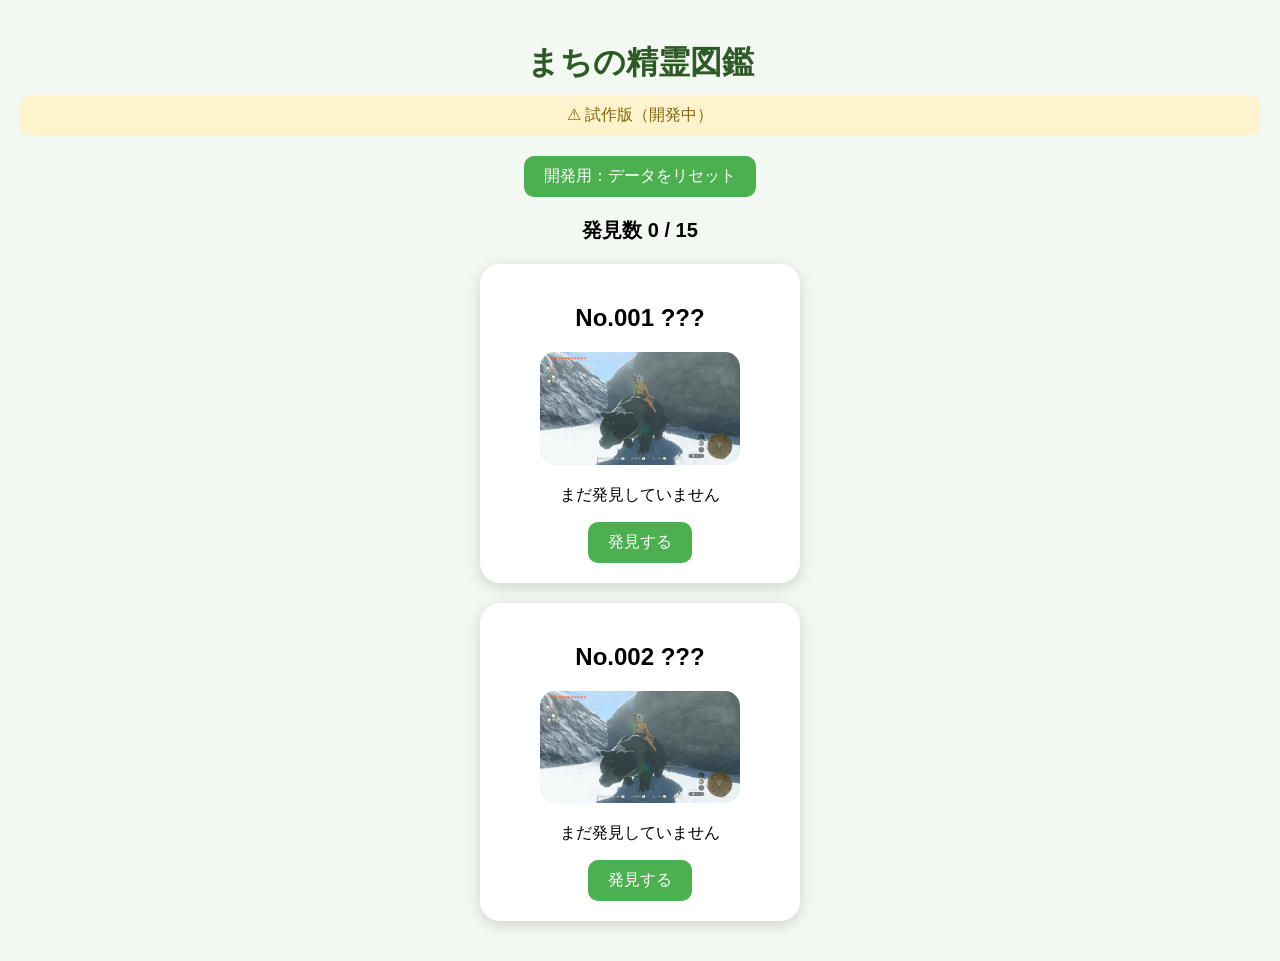
==== library.html @ c5c57ef0 "Add files via upload" ====
<!DOCTYPE html>
<html lang="en">

<head>
    <meta charset="UTF-8">
    <meta name="viewport" content="width=device-width, initial-scale=1.0">
    <title>まちの精霊図鑑 - library</title>
    <link rel="stylesheet" href="style.css">
</head>

<body>

    <!-- 自動整型はシフト＋オルト＋F -->



    <div id="discover-screen" style="display:none;">

        <h1>✨発見！✨</h1>

        <img id="discover-image" width="300">

        <h2 id="discover-name"></h2>

        <p id="discover-desc"></p>

        <button onclick="closeDiscoverScreen()">
            図鑑を見る
        </button>

    </div>

    <h1>まちの精霊図鑑</h1>

    <div class="dev-warning">
        ⚠ 試作版（開発中）
    </div>

    <button onclick="resetData()">
        開発用：データをリセット
    </button>

    <p id="count">発見数 0 / 15</p>

    <div class="card">

        <h2 id="char1-name">No.001 ???</h2>

        <img id="char1-image" src="question.jpg" width="200">

        <p id="char1-desc">
            まだ発見していません
        </p>

        <button onclick="discoverCharacter1()">
            発見する
        </button>

    </div>

    <div class="card">

        <h2 id="char2-name">No.002 ???</h2>

        <img id="char2-image" src="question.jpg" width="200">

        <p id="char2-desc">
            まだ発見していません
        </p>

        <button onclick="discoverCharacter2()">
            発見する
        </button>

    </div>

    <script src="script.js"></script>
</body>

</html>
---- style.css ----
body {
    font-family: sans-serif;
    background: #f4f8f2;
    text-align: center;
    margin: 0;
    padding: 20px;
}

h1 {
    color: #2d5a27;
    margin-bottom: 10px;
}

.dev-warning {
    background: #fff3cd;
    color: #856404;
    padding: 10px;
    border-radius: 10px;
    margin-bottom: 20px;
}

.card {
    background: white;
    width: 280px;
    margin: 20px auto;
    padding: 20px;

    border-radius: 20px;

    box-shadow: 0 4px 15px rgba(0,0,0,0.15);

    transition: 0.3s;
}

.card:hover {
    transform: translateY(-5px);
}

.card img {
    border-radius: 15px;
}

button {
    background: #4caf50;
    color: white;

    border: none;

    padding: 10px 20px;

    border-radius: 10px;

    cursor: pointer;

    font-size: 16px;
}

button:hover {
    transform: scale(1.05);
}

#count {
    font-size: 20px;
    font-weight: bold;
}

#discover-screen {
    position: fixed;

    top: 0;
    left: 0;

    width: 100%;
    height: 100%;

    background: rgba(0,0,0,0.9);

    color: white;

    display: flex;
    flex-direction: column;

    justify-content: center;
    align-items: center;

    z-index: 1000;
}

/* index.htmlのCSSはここ */
#index{
    width: 100%;
    height: 100vh;
    background-color: aquamarine;
    display: flex;
    justify-content: center;
    align-items: center;
    flex-direction: column;
}
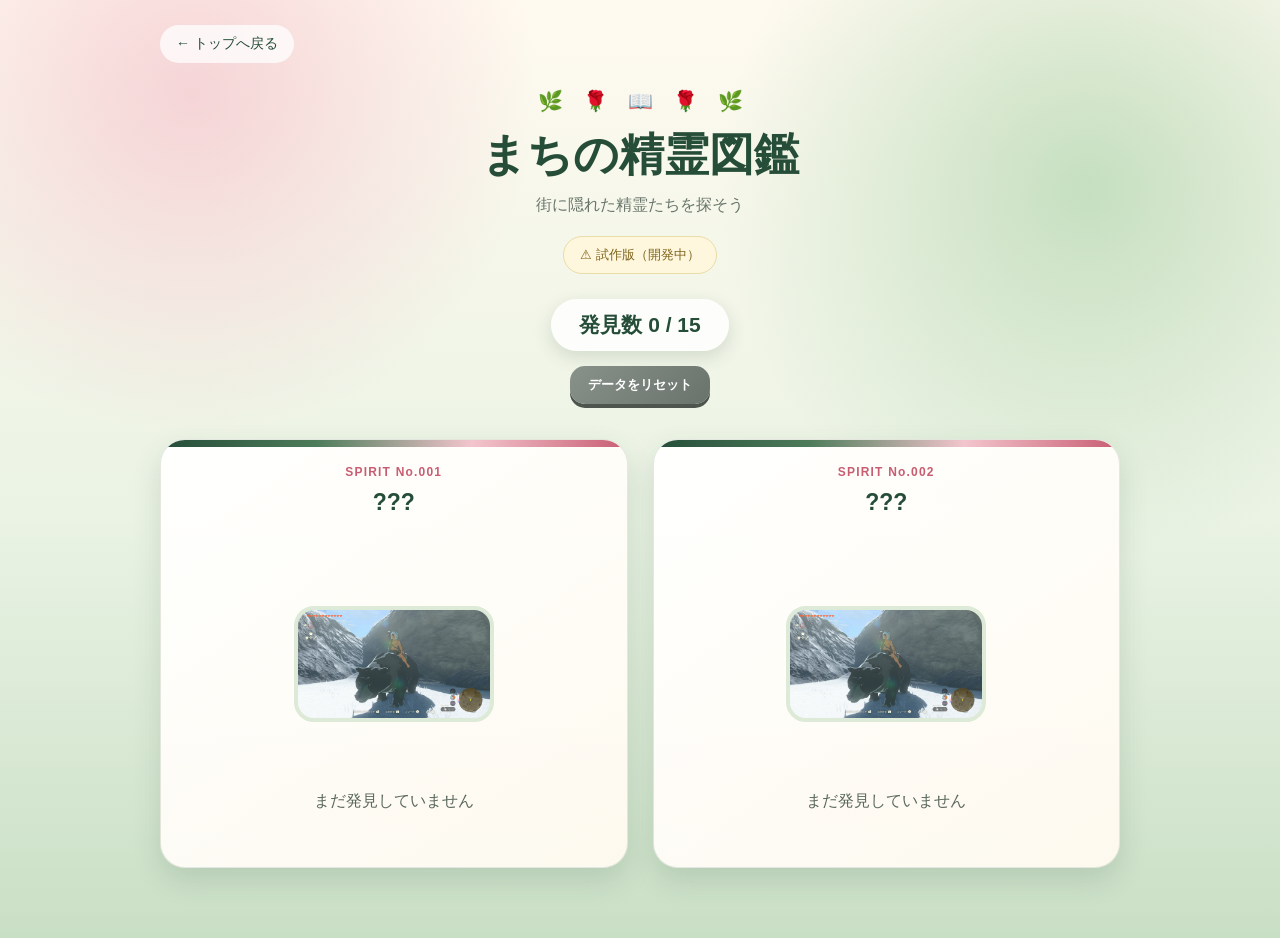
==== commit 3503e779: "Add files via upload" ====
--- a/library.html
+++ b/library.html
@@ -1,80 +1,148 @@
 <!DOCTYPE html>
-<html lang="en">
+<html lang="ja">
 
 <head>
     <meta charset="UTF-8">
     <meta name="viewport" content="width=device-width, initial-scale=1.0">
-    <title>まちの精霊図鑑 - library</title>
+
+    <title>まちの精霊図鑑 - 図鑑</title>
+
     <link rel="stylesheet" href="style.css">
 </head>
 
 <body>
 
-    <!-- 自動整型はシフト＋オルト＋F -->
+    <!-- 発見画面 -->
+    <div id="discover-screen" style="display: none;">
 
+        <div class="discover-content">
 
+            <div class="discover-sparkles">
+                ✨　✦　✨
+            </div>
 
-    <div id="discover-screen" style="display:none;">
+            <p class="discover-label">
+                NEW SPIRIT DISCOVERED
+            </p>
 
-        <h1>✨発見！✨</h1>
+            <h1>発見！</h1>
 
-        <img id="discover-image" width="300">
+            <img id="discover-image" src="" alt="発見した精霊">
 
-        <h2 id="discover-name"></h2>
+            <h2 id="discover-name"></h2>
 
-        <p id="discover-desc"></p>
+            <p id="discover-desc"></p>
 
-        <button onclick="closeDiscoverScreen()">
-            図鑑を見る
-        </button>
+            <button onclick="closeDiscoverScreen()">
+                図鑑を見る
+            </button>
+
+        </div>
 
     </div>
 
-    <h1>まちの精霊図鑑</h1>
 
-    <div class="dev-warning">
-        ⚠ 試作版（開発中）
-    </div>
+    <main class="library-page">
 
-    <button onclick="resetData()">
-        開発用：データをリセット
-    </button>
+        <a href="index.html" class="back-button">
+            ← トップへ戻る
+        </a>
 
-    <p id="count">発見数 0 / 15</p>
 
-    <div class="card">
+        <header class="library-header">
 
-        <h2 id="char1-name">No.001 ???</h2>
+            <div class="library-decoration">
+                🌿　🌹　📖　🌹　🌿
+            </div>
 
-        <img id="char1-image" src="question.jpg" width="200">
+            <h1>まちの精霊図鑑</h1>
 
-        <p id="char1-desc">
-            まだ発見していません
-        </p>
+            <p>
+                街に隠れた精霊たちを探そう
+            </p>
 
-        <button onclick="discoverCharacter1()">
-            発見する
-        </button>
+        </header>
 
-    </div>
 
-    <div class="card">
+        <div class="dev-warning">
+            ⚠ 試作版（開発中）
+        </div>
 
-        <h2 id="char2-name">No.002 ???</h2>
 
-        <img id="char2-image" src="question.jpg" width="200">
+        <div class="library-tools">
 
-        <p id="char2-desc">
-            まだ発見していません
-        </p>
+            <p id="count">発見数 0 / 15</p>
 
-        <button onclick="discoverCharacter2()">
-            発見する
-        </button>
+            <button class="reset-button" onclick="resetData()">
+                データをリセット
+            </button>
 
-    </div>
+        </div>
+
+
+        <!-- キャラクター一覧 -->
+        <section class="character-list">
+
+
+            <!-- キャラクター1 -->
+            <div class="card">
+
+                <div class="card-number">
+                    SPIRIT No.001
+                </div>
+
+                <h2 id="char1-name">???</h2>
+
+                <div class="character-image-box">
+
+                    <img
+                        id="char1-image"
+                        src="question.jpg"
+                        alt="未発見の精霊"
+                    >
+
+                </div>
+
+                <p id="char1-desc">
+                    まだ発見していません
+                </p>
+
+            </div>
+
+
+            <!-- キャラクター2 -->
+            <div class="card">
+
+                <div class="card-number">
+                    SPIRIT No.002
+                </div>
+
+                <h2 id="char2-name">???</h2>
+
+                <div class="character-image-box">
+
+                    <img
+                        id="char2-image"
+                        src="question.jpg"
+                        alt="未発見の精霊"
+                    >
+
+                </div>
+
+                <p id="char2-desc">
+                    まだ発見していません
+                </p>
+
+            </div>
+
+
+        </section>
+
+    </main>
+
 
     <script src="script.js"></script>
+
 </body>
 
 </html>
--- a/style.css
+++ b/style.css
@@ -1,98 +1,1372 @@
+/* ========================================
+   まちの精霊図鑑
+   茨木市イメージ
+======================================== */
+
+
+/* ========================================
+   自分で変えやすい色
+======================================== */
+
+:root {
+
+    /* 深い緑 */
+    --green-dark: #254d38;
+
+    /* 普通の緑 */
+    --green: #4d7c5a;
+
+    /* 明るい緑 */
+    --green-light: #b9d9b5;
+
+    /* バラをイメージした色 */
+    --rose: #c85d72;
+
+    /* 明るいバラ色 */
+    --rose-light: #f3c5cd;
+
+    /* クリーム色 */
+    --cream: #fffaf0;
+
+    /* 文字色 */
+    --text: #334238;
+
+    /* 影 */
+    --shadow: rgba(37, 77, 56, 0.15);
+
+}
+
+
+/* ========================================
+   基本設定
+======================================== */
+
+* {
+    box-sizing: border-box;
+}
+
+
+html {
+    scroll-behavior: smooth;
+}
+
+
 body {
-    font-family: sans-serif;
-    background: #f4f8f2;
+
+    margin: 0;
+
+    min-height: 100vh;
+
+    font-family:
+        "Hiragino Sans",
+        "Yu Gothic",
+        "Meiryo",
+        sans-serif;
+
+    color: var(--text);
+
+    background:
+        radial-gradient(
+            circle at 15% 10%,
+            rgba(243, 197, 205, 0.7),
+            transparent 25%
+        ),
+        radial-gradient(
+            circle at 85% 20%,
+            rgba(185, 217, 181, 0.8),
+            transparent 28%
+        ),
+        linear-gradient(
+            180deg,
+            #fffaf0 0%,
+            #eaf3e4 55%,
+            #c9dfc5 100%
+        );
+
+}
+
+
+/* ========================================
+   共通ボタン
+======================================== */
+
+button {
+
+    border: none;
+
+    padding: 13px 24px;
+
+    border-radius: 15px;
+
+    background:
+        linear-gradient(
+            135deg,
+            var(--rose),
+            #a94359
+        );
+
+    color: white;
+
+    font-size: 16px;
+
+    font-weight: bold;
+
+    cursor: pointer;
+
+    box-shadow:
+        0 4px 0 #803247,
+        0 8px 18px rgba(100, 40, 50, 0.18);
+
+    transition:
+        transform 0.2s,
+        box-shadow 0.2s;
+
+}
+
+
+button:hover {
+
+    transform:
+        translateY(-2px);
+
+}
+
+
+button:active {
+
+    transform:
+        translateY(3px);
+
+    box-shadow:
+        0 1px 0 #803247;
+
+}
+
+
+/* ========================================
+   トップページ
+======================================== */
+
+#index {
+
+    min-height: 100vh;
+
+    display: flex;
+
+    flex-direction: column;
+
+}
+
+
+/* メイン部分 */
+
+.top-content {
+
+    flex: 1;
+
+    width: 100%;
+
+    padding:
+        60px
+        20px
+        70px;
+
+    display: flex;
+
+    flex-direction: column;
+
+    align-items: center;
+
+    justify-content: center;
+
+}
+
+
+/* ========================================
+   タイトルカード
+======================================== */
+
+.title {
+
+    width:
+        min(
+            92%,
+            560px
+        );
+
+    padding:
+        42px
+        30px;
+
     text-align: center;
+
+    background:
+        rgba(
+            255,
+            255,
+            255,
+            0.88
+        );
+
+    border:
+        1px solid
+        rgba(
+            255,
+            255,
+            255,
+            0.9
+        );
+
+    border-radius: 32px;
+
+    box-shadow:
+        0 20px 50px
+        var(--shadow);
+
+}
+
+
+.title-decoration {
+
+    margin-bottom: 15px;
+
+    font-size: 22px;
+
+}
+
+
+.title h1 {
+
+    margin:
+        0
+        0
+        15px;
+
+    color:
+        var(--green-dark);
+
+    font-size:
+        clamp(
+            34px,
+            9vw,
+            54px
+        );
+
+    letter-spacing:
+        0.08em;
+
+    text-shadow:
+        0 2px 0 white;
+
+}
+
+
+.title p {
+
     margin: 0;
-    padding: 20px;
-}
-
-h1 {
-    color: #2d5a27;
+
+    color: #6d6670;
+
+    font-size:
+        clamp(
+            15px,
+            4vw,
+            18px
+        );
+
+    line-height: 1.8;
+
+}
+
+
+/* ========================================
+   トップメニュー
+======================================== */
+
+.menu {
+
+    width:
+        min(
+            92%,
+            440px
+        );
+
+    margin-top: 28px;
+
+    display: grid;
+
+    gap: 14px;
+
+}
+
+
+.menu-button {
+
+    display: flex;
+
+    align-items: center;
+
+    justify-content: center;
+
+    gap: 12px;
+
+    padding:
+        18px
+        25px;
+
+    background:
+        rgba(
+            255,
+            255,
+            255,
+            0.9
+        );
+
+    color:
+        var(--green-dark);
+
+    text-decoration: none;
+
+    font-size: 19px;
+
+    font-weight: bold;
+
+    border-radius: 18px;
+
+    box-shadow:
+        0 8px 20px
+        var(--shadow);
+
+    transition:
+        transform 0.2s,
+        box-shadow 0.2s;
+
+}
+
+
+.menu-button:hover {
+
+    transform:
+        translateY(-4px);
+
+    box-shadow:
+        0 13px 25px
+        rgba(
+            37,
+            77,
+            56,
+            0.2
+        );
+
+}
+
+
+.menu-icon {
+
+    font-size: 23px;
+
+}
+
+
+/* ========================================
+   遊び方
+======================================== */
+
+.how-to-play {
+
+    width:
+        min(
+            92%,
+            700px
+        );
+
+    margin-top: 60px;
+
+    padding:
+        35px
+        20px;
+
+    text-align: center;
+
+}
+
+
+.how-to-play h2 {
+
+    margin:
+        0
+        0
+        25px;
+
+    color:
+        var(--green-dark);
+
+    font-size: 28px;
+
+}
+
+
+.steps {
+
+    display: grid;
+
+    grid-template-columns:
+        repeat(
+            3,
+            1fr
+        );
+
+    gap: 15px;
+
+}
+
+
+.step {
+
+    padding:
+        22px
+        12px;
+
+    background:
+        rgba(
+            255,
+            255,
+            255,
+            0.7
+        );
+
+    border-radius: 20px;
+
+    box-shadow:
+        0 8px 18px
+        rgba(
+            37,
+            77,
+            56,
+            0.08
+        );
+
+}
+
+
+.step-number {
+
+    width: 38px;
+
+    height: 38px;
+
+    margin:
+        0
+        auto
+        12px;
+
+    display: flex;
+
+    justify-content: center;
+
+    align-items: center;
+
+    border-radius: 50%;
+
+    background:
+        var(--rose);
+
+    color: white;
+
+    font-weight: bold;
+
+}
+
+
+.step p {
+
+    margin: 0;
+
+    font-size: 14px;
+
+    line-height: 1.7;
+
+}
+
+
+/* ========================================
+   下の白いロゴ帯
+======================================== */
+
+.sponsor {
+
+    width: 100%;
+
+    padding:
+        25px
+        20px;
+
+    background: white;
+
+    border-top:
+        1px solid
+        #eeeeee;
+
+}
+
+
+.sponsor-logos {
+
+    width:
+        min(
+            100%,
+            600px
+        );
+
+    margin: auto;
+
+    display: flex;
+
+    align-items: center;
+
+    justify-content: center;
+
+    gap: 35px;
+
+}
+
+
+.sponsor-logos img {
+
+    width: 150px;
+
+    height: 75px;
+
+    object-fit: contain;
+
+}
+
+
+.logo-divider {
+
+    width: 1px;
+
+    height: 50px;
+
+    background: #dddddd;
+
+}
+
+
+/* ========================================
+   図鑑ページ
+======================================== */
+
+.library-page {
+
+    width:
+        min(
+            100%,
+            1000px
+        );
+
+    margin: auto;
+
+    padding:
+        25px
+        20px
+        70px;
+
+}
+
+
+/* トップへ戻る */
+
+.back-button {
+
+    display: inline-block;
+
+    margin-bottom: 25px;
+
+    padding:
+        10px
+        16px;
+
+    color:
+        var(--green-dark);
+
+    text-decoration: none;
+
+    background:
+        rgba(
+            255,
+            255,
+            255,
+            0.75
+        );
+
+    border-radius: 20px;
+
+    font-size: 14px;
+
+}
+
+
+/* ========================================
+   図鑑ヘッダー
+======================================== */
+
+.library-header {
+
+    text-align: center;
+
+    margin-bottom: 20px;
+
+}
+
+
+.library-decoration {
+
     margin-bottom: 10px;
-}
+
+    font-size: 20px;
+
+}
+
+
+.library-header h1 {
+
+    margin:
+        0
+        0
+        10px;
+
+    color:
+        var(--green-dark);
+
+    font-size:
+        clamp(
+            30px,
+            7vw,
+            45px
+        );
+
+}
+
+
+.library-header p {
+
+    margin: 0;
+
+    color: #68756a;
+
+}
+
+
+/* ========================================
+   開発中表示
+======================================== */
 
 .dev-warning {
-    background: #fff3cd;
-    color: #856404;
-    padding: 10px;
-    border-radius: 10px;
-    margin-bottom: 20px;
-}
+
+    width:
+        fit-content;
+
+    margin:
+        20px
+        auto;
+
+    padding:
+        9px
+        16px;
+
+    background:
+        rgba(
+            255,
+            248,
+            220,
+            0.9
+        );
+
+    color: #80651d;
+
+    border:
+        1px solid
+        #eadca7;
+
+    border-radius: 20px;
+
+    font-size: 13px;
+
+}
+
+
+/* ========================================
+   発見数・開発用ボタン
+======================================== */
+
+.library-tools {
+
+    margin:
+        25px
+        0
+        35px;
+
+    display: flex;
+
+    flex-direction: column;
+
+    align-items: center;
+
+    gap: 15px;
+
+}
+
+
+#count {
+
+    margin: 0;
+
+    padding:
+        12px
+        28px;
+
+    background:
+        rgba(
+            255,
+            255,
+            255,
+            0.85
+        );
+
+    color:
+        var(--green-dark);
+
+    font-size: 21px;
+
+    font-weight: bold;
+
+    border-radius: 30px;
+
+    box-shadow:
+        0 6px 18px
+        var(--shadow);
+
+}
+
+
+.reset-button {
+
+    background:
+        linear-gradient(
+            135deg,
+            #89918b,
+            #69726b
+        );
+
+    box-shadow:
+        0 4px 0 #4e554f;
+
+    font-size: 13px;
+
+    padding:
+        10px
+        18px;
+
+}
+
+
+/* ========================================
+   キャラクター一覧
+======================================== */
+
+.character-list {
+
+    display: grid;
+
+    grid-template-columns:
+        repeat(
+            auto-fit,
+            minmax(
+                280px,
+                1fr
+            )
+        );
+
+    gap: 25px;
+
+}
+
+
+/* ========================================
+   キャラクターカード
+======================================== */
 
 .card {
-    background: white;
-    width: 280px;
-    margin: 20px auto;
-    padding: 20px;
-
-    border-radius: 20px;
-
-    box-shadow: 0 4px 15px rgba(0,0,0,0.15);
-
-    transition: 0.3s;
-}
-
-.card:hover {
-    transform: translateY(-5px);
-}
-
-.card img {
-    border-radius: 15px;
-}
-
-button {
-    background: #4caf50;
-    color: white;
-
-    border: none;
-
-    padding: 10px 20px;
-
-    border-radius: 10px;
-
-    cursor: pointer;
-
-    font-size: 16px;
-}
-
-button:hover {
-    transform: scale(1.05);
-}
-
-#count {
-    font-size: 20px;
-    font-weight: bold;
-}
-
-#discover-screen {
-    position: fixed;
+
+    position: relative;
+
+    padding: 25px;
+
+    text-align: center;
+
+    background:
+        linear-gradient(
+            145deg,
+            rgba(
+                255,
+                255,
+                255,
+                0.96
+            ),
+            rgba(
+                255,
+                250,
+                240,
+                0.96
+            )
+        );
+
+    border:
+        1px solid
+        rgba(
+            37,
+            77,
+            56,
+            0.12
+        );
+
+    border-radius: 25px;
+
+    box-shadow:
+        0 12px 28px
+        var(--shadow);
+
+    overflow: hidden;
+
+    transition:
+        transform 0.25s,
+        box-shadow 0.25s;
+
+}
+
+
+.card::before {
+
+    content: "";
+
+    position: absolute;
 
     top: 0;
     left: 0;
 
     width: 100%;
-    height: 100%;
-
-    background: rgba(0,0,0,0.9);
+
+    height: 7px;
+
+    background:
+        linear-gradient(
+            90deg,
+            var(--green-dark),
+            var(--green),
+            var(--rose-light),
+            var(--rose)
+        );
+
+}
+
+
+.card:hover {
+
+    transform:
+        translateY(-6px);
+
+    box-shadow:
+        0 18px 35px
+        rgba(
+            37,
+            77,
+            56,
+            0.2
+        );
+
+}
+
+
+.card-number {
+
+    margin-bottom: 10px;
+
+    color:
+        var(--rose);
+
+    font-size: 12px;
+
+    font-weight: bold;
+
+    letter-spacing: 0.1em;
+
+}
+
+
+.card h2 {
+
+    min-height: 55px;
+
+    margin:
+        0
+        0
+        15px;
+
+    color:
+        var(--green-dark);
+
+    font-size: 23px;
+
+}
+
+
+.character-image-box {
+
+    display: flex;
+
+    justify-content: center;
+
+    align-items: center;
+
+    min-height: 210px;
+
+}
+
+
+.card img {
+
+    width: 200px;
+
+    max-width: 100%;
+
+    max-height: 240px;
+
+    object-fit: contain;
+
+    border-radius: 20px;
+
+    background:
+        #eef4eb;
+
+    border:
+        4px solid
+        #dcead7;
+
+}
+
+
+.card p {
+
+    min-height: 55px;
+
+    margin:
+        18px
+        0
+        0;
+
+    line-height: 1.7;
+
+    color: #5b685d;
+
+}
+
+
+/* ========================================
+   発見画面
+======================================== */
+
+#discover-screen {
+
+    position: fixed;
+
+    inset: 0;
+
+    z-index: 1000;
+
+    padding: 25px;
+
+    display: flex;
+
+    justify-content: center;
+
+    align-items: center;
+
+    text-align: center;
+
+    background:
+        radial-gradient(
+            circle at 50% 30%,
+            rgba(
+                220,
+                110,
+                135,
+                0.45
+            ),
+            transparent 25%
+        ),
+        radial-gradient(
+            circle at 20% 80%,
+            rgba(
+                100,
+                160,
+                100,
+                0.4
+            ),
+            transparent 30%
+        ),
+        linear-gradient(
+            150deg,
+            #173b2b,
+            #28543d,
+            #572c3a
+        );
+
+    overflow-y: auto;
+
+}
+
+
+.discover-content {
+
+    width:
+        min(
+            100%,
+            500px
+        );
+
+    padding:
+        35px
+        25px;
+
+    border-radius: 30px;
+
+    background:
+        rgba(
+            255,
+            255,
+            255,
+            0.08
+        );
+
+    border:
+        1px solid
+        rgba(
+            255,
+            255,
+            255,
+            0.2
+        );
+
+    box-shadow:
+        0 20px 60px
+        rgba(
+            0,
+            0,
+            0,
+            0.25
+        );
+
+    backdrop-filter:
+        blur(10px);
+
+}
+
+
+.discover-sparkles {
+
+    margin-bottom: 10px;
+
+    font-size: 25px;
+
+}
+
+
+.discover-label {
+
+    margin:
+        0
+        0
+        8px;
+
+    color:
+        #f7d883;
+
+    font-size: 11px;
+
+    font-weight: bold;
+
+    letter-spacing: 0.2em;
+
+}
+
+
+#discover-screen h1 {
+
+    margin:
+        0
+        0
+        20px;
+
+    color: #fff3b5;
+
+    font-size:
+        clamp(
+            35px,
+            10vw,
+            55px
+        );
+
+    text-shadow:
+        0 0 15px
+        rgba(
+            255,
+            230,
+            130,
+            0.8
+        );
+
+}
+
+
+#discover-screen img {
+
+    width:
+        min(
+            70vw,
+            280px
+        );
+
+    max-height: 35vh;
+
+    object-fit: contain;
+
+    padding: 8px;
+
+    background:
+        rgba(
+            255,
+            255,
+            255,
+            0.12
+        );
+
+    border:
+        3px solid
+        rgba(
+            255,
+            255,
+            255,
+            0.75
+        );
+
+    border-radius: 24px;
+
+    box-shadow:
+        0 0 30px
+        rgba(
+            255,
+            210,
+            150,
+            0.35
+        );
+
+    animation:
+        discoverPop
+        0.6s
+        ease-out;
+
+}
+
+
+#discover-name {
+
+    margin:
+        20px
+        0
+        10px;
 
     color: white;
 
-    display: flex;
-    flex-direction: column;
-
-    justify-content: center;
-    align-items: center;
-
-    z-index: 1000;
-}
-
-/* index.htmlのCSSはここ */
-#index{
-    width: 100%;
-    height: 100vh;
-    background-color: aquamarine;
-    display: flex;
-    justify-content: center;
-    align-items: center;
-    flex-direction: column;
+    font-size:
+        clamp(
+            25px,
+            7vw,
+            35px
+        );
+
+}
+
+
+#discover-desc {
+
+    margin:
+        0
+        0
+        25px;
+
+    color:
+        rgba(
+            255,
+            255,
+            255,
+            0.9
+        );
+
+    line-height: 1.7;
+
+}
+
+
+#discover-screen button {
+
+    background:
+        linear-gradient(
+            135deg,
+            #ffe38a,
+            #dca73b
+        );
+
+    color:
+        #533b13;
+
+    box-shadow:
+        0 4px 0
+        #a4701e;
+
+}
+
+
+/* ========================================
+   発見アニメーション
+======================================== */
+
+@keyframes discoverPop {
+
+    0% {
+
+        transform:
+            scale(0.5)
+            rotate(-5deg);
+
+        opacity: 0;
+
+    }
+
+
+    70% {
+
+        transform:
+            scale(1.08)
+            rotate(2deg);
+
+        opacity: 1;
+
+    }
+
+
+    100% {
+
+        transform:
+            scale(1)
+            rotate(0);
+
+    }
+
+}
+
+
+/* ========================================
+   スマホ
+======================================== */
+
+@media (max-width: 600px) {
+
+
+    .top-content {
+
+        padding-top: 40px;
+
+    }
+
+
+    .steps {
+
+        grid-template-columns: 1fr;
+
+    }
+
+
+    .step {
+
+        display: flex;
+
+        align-items: center;
+
+        gap: 15px;
+
+        text-align: left;
+
+    }
+
+
+    .step-number {
+
+        flex-shrink: 0;
+
+        margin: 0;
+
+    }
+
+
+    .step p {
+
+        text-align: left;
+
+    }
+
+
+    .sponsor-logos {
+
+        gap: 15px;
+
+    }
+
+
+    .sponsor-logos img {
+
+        width: 110px;
+
+        height: 60px;
+
+    }
+
+
+    .logo-divider {
+
+        height: 40px;
+
+    }
+
+
+    .library-page {
+
+        padding-left: 15px;
+
+        padding-right: 15px;
+
+    }
+
+
+    .character-list {
+
+        grid-template-columns: 1fr;
+
+    }
+
+}
+
+.school-logo {
+    width: 250px !important;
+    height: 150px !important;
 }
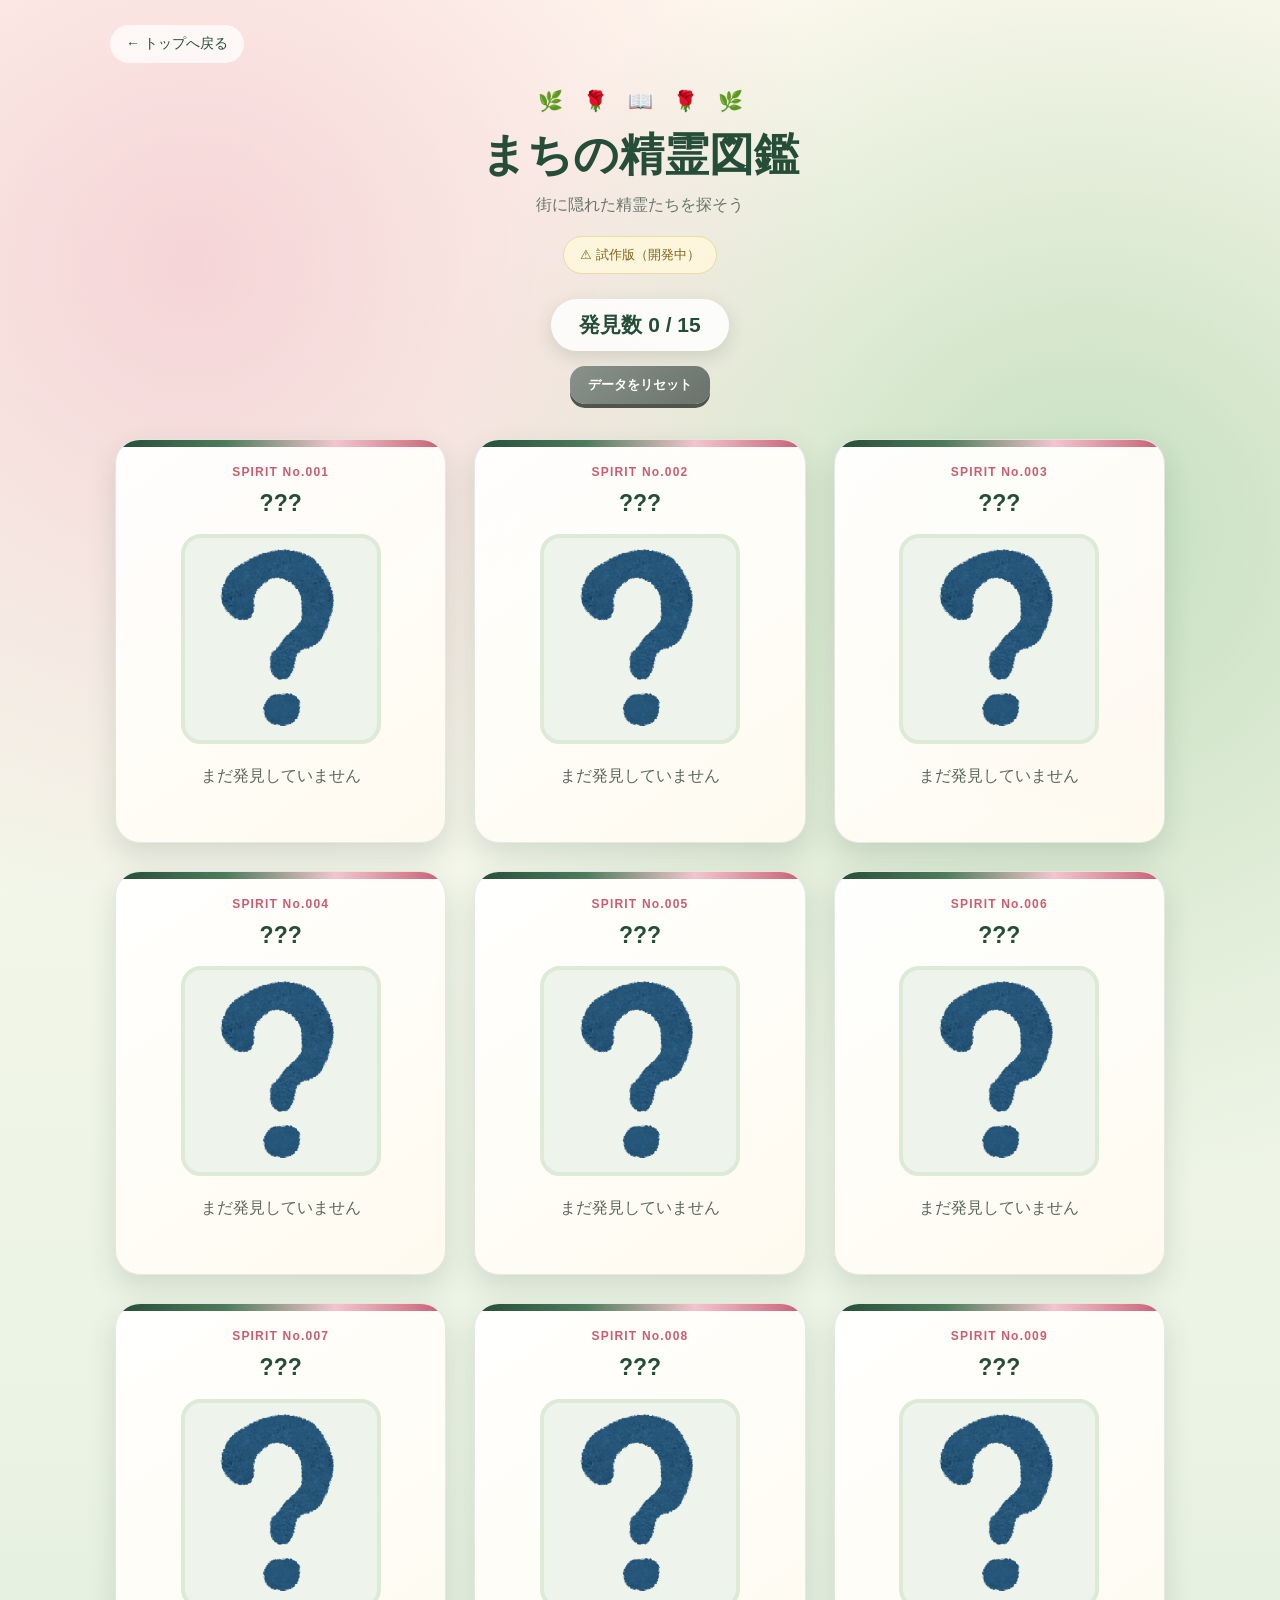
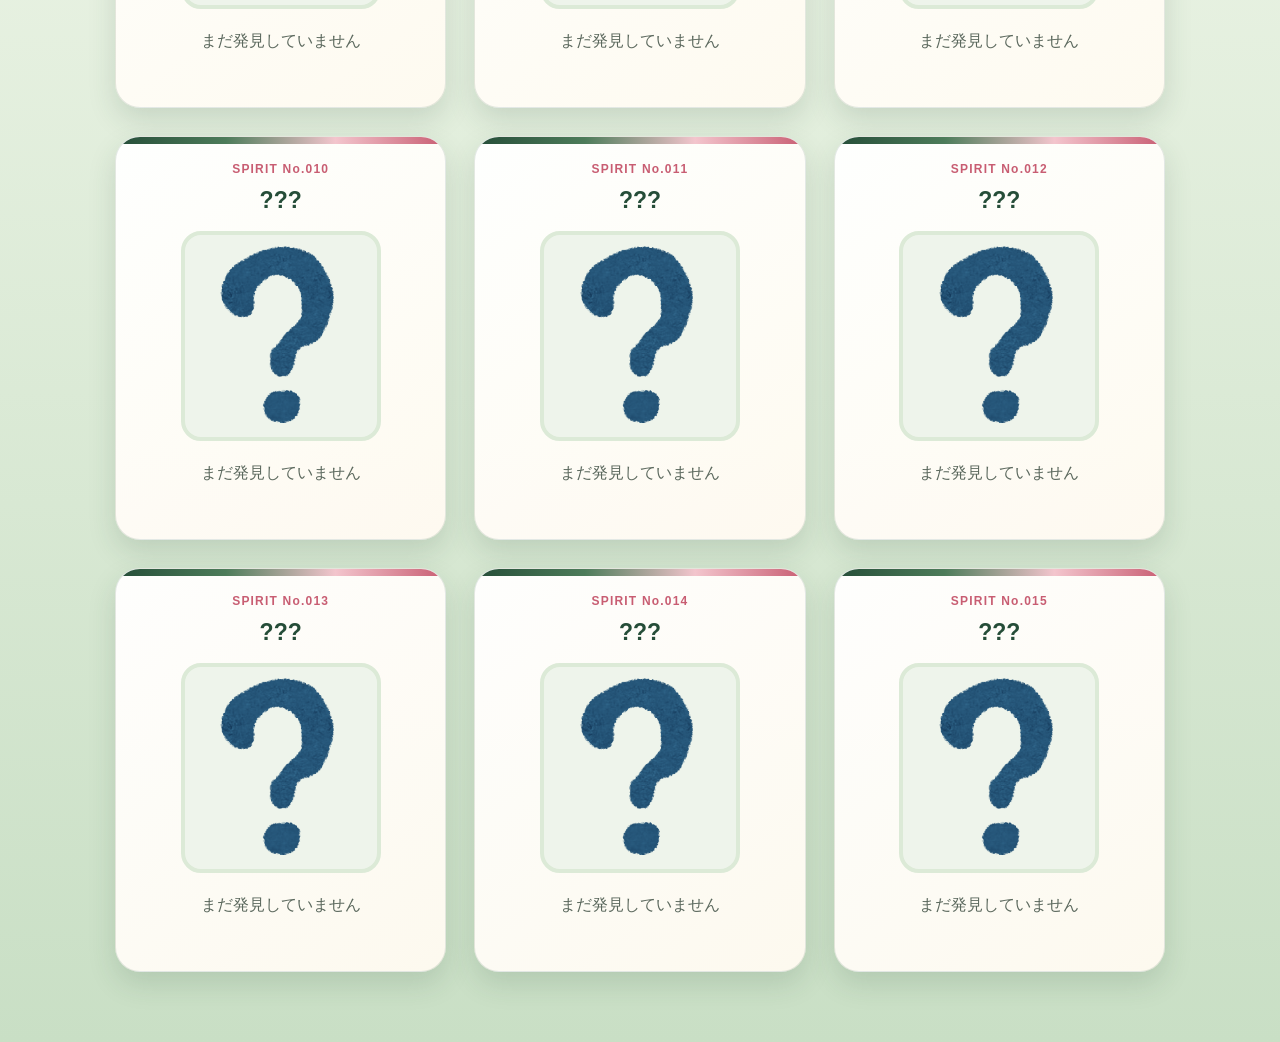
==== commit 500d406b: "Add files via upload" ====
--- a/library.html
+++ b/library.html
@@ -27,11 +27,39 @@
 
             <h1>発見！</h1>
 
-            <img id="discover-image" src="" alt="発見した精霊">
+            <img
+                id="discover-image"
+                src=""
+                alt="発見した精霊"
+            >
 
             <h2 id="discover-name"></h2>
 
             <p id="discover-desc"></p>
+
+            <div id="discover-details">
+
+                <p>
+                    <strong>✨ 必殺技</strong><br>
+                    <span id="discover-skill"></span>
+                </p>
+
+                <p>
+                    <strong>💬 口ぐせ</strong><br>
+                    <span id="discover-catchphrase"></span>
+                </p>
+
+                <p>
+                    <strong>📍 好きな場所</strong><br>
+                    <span id="discover-favorite-place"></span>
+                </p>
+
+                <p>
+                    <strong>🎨 作者</strong><br>
+                    <span id="discover-author"></span>
+                </p>
+
+            </div>
 
             <button onclick="closeDiscoverScreen()">
                 図鑑を見る
@@ -44,11 +72,13 @@
 
     <main class="library-page">
 
+        <!-- トップへ戻る -->
         <a href="index.html" class="back-button">
             ← トップへ戻る
         </a>
 
 
+        <!-- 図鑑ヘッダー -->
         <header class="library-header">
 
             <div class="library-decoration">
@@ -64,16 +94,23 @@
         </header>
 
 
+        <!-- 開発中表示 -->
         <div class="dev-warning">
             ⚠ 試作版（開発中）
         </div>
 
 
+        <!-- 発見数・開発用ボタン -->
         <div class="library-tools">
 
-            <p id="count">発見数 0 / 15</p>
-
-            <button class="reset-button" onclick="resetData()">
+            <p id="count">
+                発見数 0 / 15
+            </p>
+
+            <button
+                class="reset-button"
+                onclick="resetData()"
+            >
                 データをリセット
             </button>
 
@@ -81,62 +118,86 @@
 
 
         <!-- キャラクター一覧 -->
-        <section class="character-list">
-
-
-            <!-- キャラクター1 -->
-            <div class="card">
-
-                <div class="card-number">
-                    SPIRIT No.001
-                </div>
-
-                <h2 id="char1-name">???</h2>
-
-                <div class="character-image-box">
-
-                    <img
-                        id="char1-image"
-                        src="question.jpg"
-                        alt="未発見の精霊"
-                    >
-
-                </div>
-
-                <p id="char1-desc">
-                    まだ発見していません
-                </p>
-
-            </div>
-
-
-            <!-- キャラクター2 -->
-            <div class="card">
-
-                <div class="card-number">
-                    SPIRIT No.002
-                </div>
-
-                <h2 id="char2-name">???</h2>
-
-                <div class="character-image-box">
-
-                    <img
-                        id="char2-image"
-                        src="question.jpg"
-                        alt="未発見の精霊"
-                    >
-
-                </div>
-
-                <p id="char2-desc">
-                    まだ発見していません
-                </p>
-
-            </div>
-
-
-        </section>
+        <!-- JavaScriptがここに自動生成します -->
+        <section
+            id="character-list"
+            class="character-list"
+        ></section>
+
+        <!-- キャラクター詳細画面 -->
+<div id="character-detail-screen" style="display: none;">
+
+    <div class="character-detail-content">
+
+        <button
+            class="detail-close-button"
+            onclick="closeCharacterDetail()"
+        >
+            ×
+        </button>
+
+        <p id="detail-number"></p>
+
+        <h1 id="detail-name"></h1>
+
+        <img
+            id="detail-image"
+            src=""
+            alt=""
+            onclick="openBigImage()"
+        >
+
+        <p class="image-hint">
+            画像をタップすると大きく見られます
+        </p>
+
+        <p id="detail-desc"></p>
+
+        <div id="detail-info">
+
+            <p>
+                <strong>✨ 必殺技</strong><br>
+                <span id="detail-skill"></span>
+            </p>
+
+            <p>
+                <strong>💬 口ぐせ</strong><br>
+                <span id="detail-catchphrase"></span>
+            </p>
+
+            <p>
+                <strong>📍 好きな場所</strong><br>
+                <span id="detail-favorite-place"></span>
+            </p>
+
+            <p>
+                <strong>🎨 作者</strong><br>
+                <span id="detail-author"></span>
+            </p>
+
+        </div>
+
+    </div>
+
+</div>
+
+
+    <!-- 大きな画像表示 -->
+    <div
+        id="big-image-screen"
+        style="display: none;"
+        onclick="closeBigImage()"
+    >
+
+        <img
+            id="big-image"
+            src=""
+            alt=""
+        >
+
+        <p>タップして閉じる</p>
+
+    </div>
 
     </main>
 
--- a/style.css
+++ b/style.css
@@ -45,11 +45,9 @@
     box-sizing: border-box;
 }
 
-
 html {
     scroll-behavior: smooth;
 }
-
 
 body {
 
@@ -123,19 +121,15 @@
 
 }
 
-
 button:hover {
 
-    transform:
-        translateY(-2px);
-
-}
-
+    transform: translateY(-2px);
+
+}
 
 button:active {
 
-    transform:
-        translateY(3px);
+    transform: translateY(3px);
 
     box-shadow:
         0 1px 0 #803247;
@@ -156,9 +150,6 @@
     flex-direction: column;
 
 }
-
-
-/* メイン部分 */
 
 .top-content {
 
@@ -183,16 +174,12 @@
 
 
 /* ========================================
-   タイトルカード
+   タイトル
 ======================================== */
 
 .title {
 
-    width:
-        min(
-            92%,
-            560px
-        );
+    width: min(92%, 560px);
 
     padding:
         42px
@@ -201,21 +188,11 @@
     text-align: center;
 
     background:
-        rgba(
-            255,
-            255,
-            255,
-            0.88
-        );
+        rgba(255,255,255,0.88);
 
     border:
         1px solid
-        rgba(
-            255,
-            255,
-            255,
-            0.9
-        );
+        rgba(255,255,255,0.9);
 
     border-radius: 32px;
 
@@ -225,7 +202,6 @@
 
 }
 
-
 .title-decoration {
 
     margin-bottom: 15px;
@@ -233,7 +209,6 @@
     font-size: 22px;
 
 }
-
 
 .title h1 {
 
@@ -246,21 +221,15 @@
         var(--green-dark);
 
     font-size:
-        clamp(
-            34px,
-            9vw,
-            54px
-        );
-
-    letter-spacing:
-        0.08em;
+        clamp(34px, 9vw, 54px);
+
+    letter-spacing: 0.08em;
 
     text-shadow:
         0 2px 0 white;
 
 }
 
-
 .title p {
 
     margin: 0;
@@ -268,11 +237,7 @@
     color: #6d6670;
 
     font-size:
-        clamp(
-            15px,
-            4vw,
-            18px
-        );
+        clamp(15px, 4vw, 18px);
 
     line-height: 1.8;
 
@@ -285,11 +250,7 @@
 
 .menu {
 
-    width:
-        min(
-            92%,
-            440px
-        );
+    width: min(92%, 440px);
 
     margin-top: 28px;
 
@@ -298,7 +259,6 @@
     gap: 14px;
 
 }
-
 
 .menu-button {
 
@@ -315,12 +275,7 @@
         25px;
 
     background:
-        rgba(
-            255,
-            255,
-            255,
-            0.9
-        );
+        rgba(255,255,255,0.9);
 
     color:
         var(--green-dark);
@@ -343,23 +298,15 @@
 
 }
 
-
 .menu-button:hover {
 
-    transform:
-        translateY(-4px);
+    transform: translateY(-4px);
 
     box-shadow:
         0 13px 25px
-        rgba(
-            37,
-            77,
-            56,
-            0.2
-        );
-
-}
-
+        rgba(37,77,56,0.2);
+
+}
 
 .menu-icon {
 
@@ -374,11 +321,7 @@
 
 .how-to-play {
 
-    width:
-        min(
-            92%,
-            700px
-        );
+    width: min(92%, 700px);
 
     margin-top: 60px;
 
@@ -390,7 +333,6 @@
 
 }
 
-
 .how-to-play h2 {
 
     margin:
@@ -405,21 +347,16 @@
 
 }
 
-
 .steps {
 
     display: grid;
 
     grid-template-columns:
-        repeat(
-            3,
-            1fr
-        );
+        repeat(3, 1fr);
 
     gap: 15px;
 
 }
-
 
 .step {
 
@@ -428,26 +365,15 @@
         12px;
 
     background:
-        rgba(
-            255,
-            255,
-            255,
-            0.7
-        );
+        rgba(255,255,255,0.7);
 
     border-radius: 20px;
 
     box-shadow:
         0 8px 18px
-        rgba(
-            37,
-            77,
-            56,
-            0.08
-        );
-
-}
-
+        rgba(37,77,56,0.08);
+
+}
 
 .step-number {
 
@@ -477,7 +403,6 @@
 
 }
 
-
 .step p {
 
     margin: 0;
@@ -490,7 +415,7 @@
 
 
 /* ========================================
-   下の白いロゴ帯
+   ロゴ・スポンサー風エリア
 ======================================== */
 
 .sponsor {
@@ -498,7 +423,7 @@
     width: 100%;
 
     padding:
-        25px
+        28px
         20px;
 
     background: white;
@@ -509,14 +434,10 @@
 
 }
 
-
 .sponsor-logos {
 
     width:
-        min(
-            100%,
-            600px
-        );
+        min(100%, 650px);
 
     margin: auto;
 
@@ -526,10 +447,9 @@
 
     justify-content: center;
 
-    gap: 35px;
-
-}
-
+    gap: 40px;
+
+}
 
 .sponsor-logos img {
 
@@ -541,12 +461,21 @@
 
 }
 
+/* 高校ロゴだけ少し大きく */
+
+.sponsor-logos .school-logo {
+
+    width: 230px;
+
+    height: 110px;
+
+}
 
 .logo-divider {
 
     width: 1px;
 
-    height: 50px;
+    height: 55px;
 
     background: #dddddd;
 
@@ -560,10 +489,7 @@
 .library-page {
 
     width:
-        min(
-            100%,
-            1000px
-        );
+        min(100%, 1100px);
 
     margin: auto;
 
@@ -574,9 +500,6 @@
 
 }
 
-
-/* トップへ戻る */
-
 .back-button {
 
     display: inline-block;
@@ -593,12 +516,7 @@
     text-decoration: none;
 
     background:
-        rgba(
-            255,
-            255,
-            255,
-            0.75
-        );
+        rgba(255,255,255,0.75);
 
     border-radius: 20px;
 
@@ -619,7 +537,6 @@
 
 }
 
-
 .library-decoration {
 
     margin-bottom: 10px;
@@ -627,7 +544,6 @@
     font-size: 20px;
 
 }
-
 
 .library-header h1 {
 
@@ -640,14 +556,9 @@
         var(--green-dark);
 
     font-size:
-        clamp(
-            30px,
-            7vw,
-            45px
-        );
-
-}
-
+        clamp(30px, 7vw, 45px);
+
+}
 
 .library-header p {
 
@@ -664,8 +575,7 @@
 
 .dev-warning {
 
-    width:
-        fit-content;
+    width: fit-content;
 
     margin:
         20px
@@ -676,12 +586,7 @@
         16px;
 
     background:
-        rgba(
-            255,
-            248,
-            220,
-            0.9
-        );
+        rgba(255,248,220,0.9);
 
     color: #80651d;
 
@@ -697,7 +602,7 @@
 
 
 /* ========================================
-   発見数・開発用ボタン
+   発見数
 ======================================== */
 
 .library-tools {
@@ -716,7 +621,6 @@
     gap: 15px;
 
 }
-
 
 #count {
 
@@ -727,12 +631,7 @@
         28px;
 
     background:
-        rgba(
-            255,
-            255,
-            255,
-            0.85
-        );
+        rgba(255,255,255,0.85);
 
     color:
         var(--green-dark);
@@ -748,7 +647,6 @@
         var(--shadow);
 
 }
-
 
 .reset-button {
 
@@ -777,18 +675,18 @@
 
 .character-list {
 
+    width: 100%;
+
+    max-width: 1050px;
+
+    margin: 0 auto;
+
     display: grid;
 
     grid-template-columns:
-        repeat(
-            auto-fit,
-            minmax(
-                280px,
-                1fr
-            )
-        );
-
-    gap: 25px;
+        repeat(3, 1fr);
+
+    gap: 28px;
 
 }
 
@@ -800,6 +698,10 @@
 .card {
 
     position: relative;
+
+    width: 100%;
+
+    min-width: 0;
 
     padding: 25px;
 
@@ -808,28 +710,13 @@
     background:
         linear-gradient(
             145deg,
-            rgba(
-                255,
-                255,
-                255,
-                0.96
-            ),
-            rgba(
-                255,
-                250,
-                240,
-                0.96
-            )
+            rgba(255,255,255,0.96),
+            rgba(255,250,240,0.96)
         );
 
     border:
         1px solid
-        rgba(
-            37,
-            77,
-            56,
-            0.12
-        );
+        rgba(37,77,56,0.12);
 
     border-radius: 25px;
 
@@ -844,7 +731,6 @@
         box-shadow 0.25s;
 
 }
-
 
 .card::before {
 
@@ -870,27 +756,22 @@
 
 }
 
-
 .card:hover {
 
-    transform:
-        translateY(-6px);
+    transform: translateY(-6px);
 
     box-shadow:
         0 18px 35px
-        rgba(
-            37,
-            77,
-            56,
-            0.2
-        );
-
-}
-
+        rgba(37,77,56,0.2);
+
+}
+
+
+/* No.001など */
 
 .card-number {
 
-    margin-bottom: 10px;
+    margin-bottom: 8px;
 
     color:
         var(--rose);
@@ -904,43 +785,50 @@
 }
 
 
+/* キャラクター名 */
+
 .card h2 {
 
-    min-height: 55px;
-
     margin:
         0
         0
         15px;
+
+    min-height: 0;
 
     color:
         var(--green-dark);
 
     font-size: 23px;
 
-}
-
+    line-height: 1.4;
+
+}
+
+
+/* キャラクター画像 */
 
 .character-image-box {
 
+    min-height: 210px;
+
     display: flex;
 
     justify-content: center;
 
     align-items: center;
 
-    min-height: 210px;
-
-}
-
+}
 
 .card img {
 
+    display: block;
+
     width: 200px;
 
     max-width: 100%;
 
-    max-height: 240px;
+    height: 210px;
 
     object-fit: contain;
 
@@ -956,6 +844,8 @@
 }
 
 
+/* 説明 */
+
 .card p {
 
     min-height: 55px;
@@ -997,22 +887,12 @@
     background:
         radial-gradient(
             circle at 50% 30%,
-            rgba(
-                220,
-                110,
-                135,
-                0.45
-            ),
+            rgba(220,110,135,0.45),
             transparent 25%
         ),
         radial-gradient(
             circle at 20% 80%,
-            rgba(
-                100,
-                160,
-                100,
-                0.4
-            ),
+            rgba(100,160,100,0.4),
             transparent 30%
         ),
         linear-gradient(
@@ -1023,56 +903,40 @@
         );
 
     overflow-y: auto;
-
-}
-
+    color: #ffffff;
+
+    text-shadow:
+    0 3px 0 #254d38,
+    0 6px 15px rgba(0, 0, 0, 0.35);
+
+}
 
 .discover-content {
 
     width:
-        min(
-            100%,
-            500px
-        );
+        min(100%, 500px);
 
     padding:
-        35px
-        25px;
+        35px 25px;
 
     border-radius: 30px;
 
     background:
-        rgba(
-            255,
-            255,
-            255,
-            0.08
-        );
+        rgba(255,255,255,0.08);
 
     border:
         1px solid
-        rgba(
-            255,
-            255,
-            255,
-            0.2
-        );
+        rgba(255,255,255,0.2);
 
     box-shadow:
         0 20px 60px
-        rgba(
-            0,
-            0,
-            0,
-            0.25
-        );
+        rgba(0,0,0,0.25);
 
     backdrop-filter:
         blur(10px);
 
 }
 
-
 .discover-sparkles {
 
     margin-bottom: 10px;
@@ -1080,7 +944,6 @@
     font-size: 25px;
 
 }
-
 
 .discover-label {
 
@@ -1100,7 +963,6 @@
 
 }
 
-
 #discover-screen h1 {
 
     margin:
@@ -1111,31 +973,14 @@
     color: #fff3b5;
 
     font-size:
-        clamp(
-            35px,
-            10vw,
-            55px
-        );
-
-    text-shadow:
-        0 0 15px
-        rgba(
-            255,
-            230,
-            130,
-            0.8
-        );
-
-}
-
+        clamp(35px,10vw,55px);
+
+}
 
 #discover-screen img {
 
     width:
-        min(
-            70vw,
-            280px
-        );
+        min(70vw,280px);
 
     max-height: 35vh;
 
@@ -1144,32 +989,17 @@
     padding: 8px;
 
     background:
-        rgba(
-            255,
-            255,
-            255,
-            0.12
-        );
+        rgba(255,255,255,0.12);
 
     border:
         3px solid
-        rgba(
-            255,
-            255,
-            255,
-            0.75
-        );
+        rgba(255,255,255,0.75);
 
     border-radius: 24px;
 
     box-shadow:
         0 0 30px
-        rgba(
-            255,
-            210,
-            150,
-            0.35
-        );
+        rgba(255,210,150,0.35);
 
     animation:
         discoverPop
@@ -1178,7 +1008,6 @@
 
 }
 
-
 #discover-name {
 
     margin:
@@ -1189,14 +1018,9 @@
     color: white;
 
     font-size:
-        clamp(
-            25px,
-            7vw,
-            35px
-        );
-
-}
-
+        clamp(25px,7vw,35px);
+
+}
 
 #discover-desc {
 
@@ -1206,17 +1030,11 @@
         25px;
 
     color:
-        rgba(
-            255,
-            255,
-            255,
-            0.9
-        );
+        rgba(255,255,255,0.9);
 
     line-height: 1.7;
 
 }
-
 
 #discover-screen button {
 
@@ -1253,7 +1071,6 @@
 
     }
 
-
     70% {
 
         transform:
@@ -1264,7 +1081,6 @@
 
     }
 
-
     100% {
 
         transform:
@@ -1277,15 +1093,363 @@
 
 
 /* ========================================
+   キャラクター詳細画面
+======================================== */
+
+#character-detail-screen {
+
+    position: fixed;
+
+    inset: 0;
+
+    z-index: 900;
+
+    padding:
+        30px
+        20px;
+
+    display: flex;
+
+    justify-content: center;
+
+    /*
+       ここが重要。
+       centerではなくflex-startにすることで、
+       スマホで上の「名前」が画面外に行きにくくなる。
+    */
+    align-items: flex-start;
+
+    background:
+        radial-gradient(
+            circle at 50% 20%,
+            rgba(255,255,255,0.8),
+            transparent 30%
+        ),
+        linear-gradient(
+            150deg,
+            #e9f3e5,
+            #fffaf0
+        );
+
+    overflow-y: auto;
+
+}
+
+.character-detail-content {
+
+    position: relative;
+
+    width:
+        min(100%,520px);
+
+    margin:
+        10px
+        auto
+        30px;
+
+    padding:
+        45px
+        25px
+        30px;
+
+    border-radius: 30px;
+
+    background:
+        rgba(255,255,255,0.94);
+
+    box-shadow:
+        0 15px 50px
+        rgba(37,77,56,0.2);
+
+    text-align: center;
+
+}
+
+
+/* 閉じるボタン */
+
+.detail-close-button {
+
+    position: absolute;
+
+    top: 12px;
+
+    right: 15px;
+
+    width: 45px;
+
+    height: 45px;
+
+    padding: 0;
+
+    border-radius: 50%;
+
+    background:
+        #254d38;
+
+    color: white;
+
+    font-size: 28px;
+
+    line-height: 1;
+
+    box-shadow: none;
+
+    cursor: pointer;
+
+}
+
+
+/* No.001 */
+
+#detail-number {
+
+    margin:
+        0
+        0
+        5px;
+
+    color:
+        #4d7c5a;
+
+    font-size: 14px;
+
+    font-weight: bold;
+
+    letter-spacing: 0.1em;
+
+}
+
+
+/* ★キャラクター名 */
+
+#detail-name {
+
+    display: block;
+
+    margin:
+        0
+        0
+        20px;
+
+    color:
+        #254d38;
+
+    font-size:
+        clamp(28px,7vw,40px);
+
+    line-height: 1.3;
+
+}
+
+
+/* 詳細画像 */
+
+#detail-image {
+
+    display: block;
+
+    width:
+        min(80vw,350px);
+
+    height: auto;
+
+    max-height: 45vh;
+
+    margin:
+        0
+        auto;
+
+    object-fit: contain;
+
+    padding: 10px;
+
+    border-radius: 20px;
+
+    background: #fff;
+
+    box-shadow:
+        0 8px 25px
+        rgba(37,77,56,0.15);
+
+    cursor: zoom-in;
+
+    transition:
+        transform 0.2s ease;
+
+}
+
+#detail-image:hover {
+
+    transform:
+        scale(1.03);
+
+}
+
+
+/* 画像をタップ */
+
+.image-hint {
+
+    margin:
+        10px
+        0
+        20px;
+
+    color: #777;
+
+    font-size: 12px;
+
+}
+
+
+/* 説明 */
+
+#detail-desc {
+
+    margin:
+        0
+        auto
+        25px;
+
+    max-width: 430px;
+
+    color:
+        #334238;
+
+    line-height: 1.8;
+
+    font-size: 16px;
+
+}
+
+
+/* 詳細情報 */
+
+#detail-info {
+
+    padding: 18px;
+
+    border-radius: 20px;
+
+    background:
+        #f4f8f2;
+
+    text-align: left;
+
+}
+
+#detail-info p {
+
+    margin:
+        0
+        0
+        15px;
+
+    line-height: 1.7;
+
+}
+
+#detail-info p:last-child {
+
+    margin-bottom: 0;
+
+}
+
+#detail-info strong {
+
+    color:
+        #254d38;
+
+}
+
+
+/* ========================================
+   大きな画像
+======================================== */
+
+#big-image-screen {
+
+    position: fixed;
+
+    inset: 0;
+
+    z-index: 2000;
+
+    padding: 20px;
+
+    display: flex;
+
+    flex-direction: column;
+
+    justify-content: center;
+
+    align-items: center;
+
+    background:
+        rgba(0,0,0,0.9);
+
+    cursor: zoom-out;
+
+}
+
+#big-image {
+
+    max-width: 95vw;
+
+    max-height: 85vh;
+
+    object-fit: contain;
+
+    border-radius: 10px;
+
+    box-shadow:
+        0 10px 50px
+        rgba(0,0,0,0.5);
+
+}
+
+#big-image-screen p {
+
+    margin-top: 15px;
+
+    color: white;
+
+    font-size: 13px;
+
+}
+
+
+/* ========================================
+   タブレット
+======================================== */
+
+@media (max-width: 900px) {
+
+    .character-list {
+
+        grid-template-columns:
+            repeat(2,1fr);
+
+        gap: 20px;
+
+    }
+
+}
+
+
+/* ========================================
    スマホ
 ======================================== */
 
 @media (max-width: 600px) {
 
-
     .top-content {
 
-        padding-top: 40px;
+        padding:
+            40px
+            15px
+            50px;
 
     }
 
@@ -1326,18 +1490,40 @@
     }
 
 
+    /* ロゴ */
+
+    .sponsor {
+
+        padding:
+            22px
+            12px;
+
+    }
+
+
     .sponsor-logos {
 
-        gap: 15px;
+        gap: 12px;
 
     }
 
 
     .sponsor-logos img {
 
-        width: 110px;
-
-        height: 60px;
+        width: 100px;
+
+        height: 55px;
+
+    }
+
+
+    /* 高校ロゴ */
+
+    .sponsor-logos .school-logo {
+
+        width: 150px;
+
+        height: 75px;
 
     }
 
@@ -1349,11 +1535,16 @@
     }
 
 
+    /* 図鑑 */
+
     .library-page {
 
-        padding-left: 15px;
-
-        padding-right: 15px;
+        width: 100%;
+
+        padding:
+            20px
+            14px
+            50px;
 
     }
 
@@ -1362,11 +1553,152 @@
 
         grid-template-columns: 1fr;
 
-    }
-
-}
-
-.school-logo {
-    width: 250px !important;
-    height: 150px !important;
+        gap: 20px;
+
+    }
+
+
+    .card {
+
+        padding:
+            25px
+            18px;
+
+    }
+
+
+    .card h2 {
+
+        font-size: 22px;
+
+    }
+
+
+    .card img {
+
+        width: 180px;
+
+        height: 200px;
+
+    }
+
+
+    /* 詳細画面 */
+
+    #character-detail-screen {
+
+        padding:
+            15px
+            12px;
+
+    }
+
+
+    .character-detail-content {
+
+        width: 100%;
+
+        margin:
+            0
+            auto
+            20px;
+
+        padding:
+            55px
+            18px
+            25px;
+
+        border-radius: 25px;
+
+    }
+
+
+    #detail-name {
+
+        font-size: 30px;
+
+    }
+
+
+    #detail-image {
+
+        width: min(82vw,320px);
+
+        max-height: 40vh;
+
+    }
+
+
+    #detail-info {
+
+        padding: 16px;
+
+    }
+
+}
+
+
+/* ========================================
+   小さいスマホ
+======================================== */
+
+@media (max-width: 380px) {
+
+    .library-header h1 {
+
+        font-size: 28px;
+
+    }
+
+
+    .card h2 {
+
+        font-size: 20px;
+
+    }
+
+
+    .card img {
+
+        width: 160px;
+
+        height: 180px;
+
+    }
+
+
+    .character-detail-content {
+
+        padding-left: 14px;
+
+        padding-right: 14px;
+
+    }
+
+
+    #detail-name {
+
+        font-size: 27px;
+
+    }
+
+}
+/* ========================================
+   発見画面：画面上部が切れないようにする
+======================================== */
+
+#discover-screen {
+    min-height: 100vh;
+    height: auto;
+    overflow-y: auto;
+
+    display: flex;
+    justify-content: center;
+    align-items: flex-start;
+
+    padding: 40px 20px 60px;
+}
+
+.discover-content {
+    margin: 20px auto;
 }
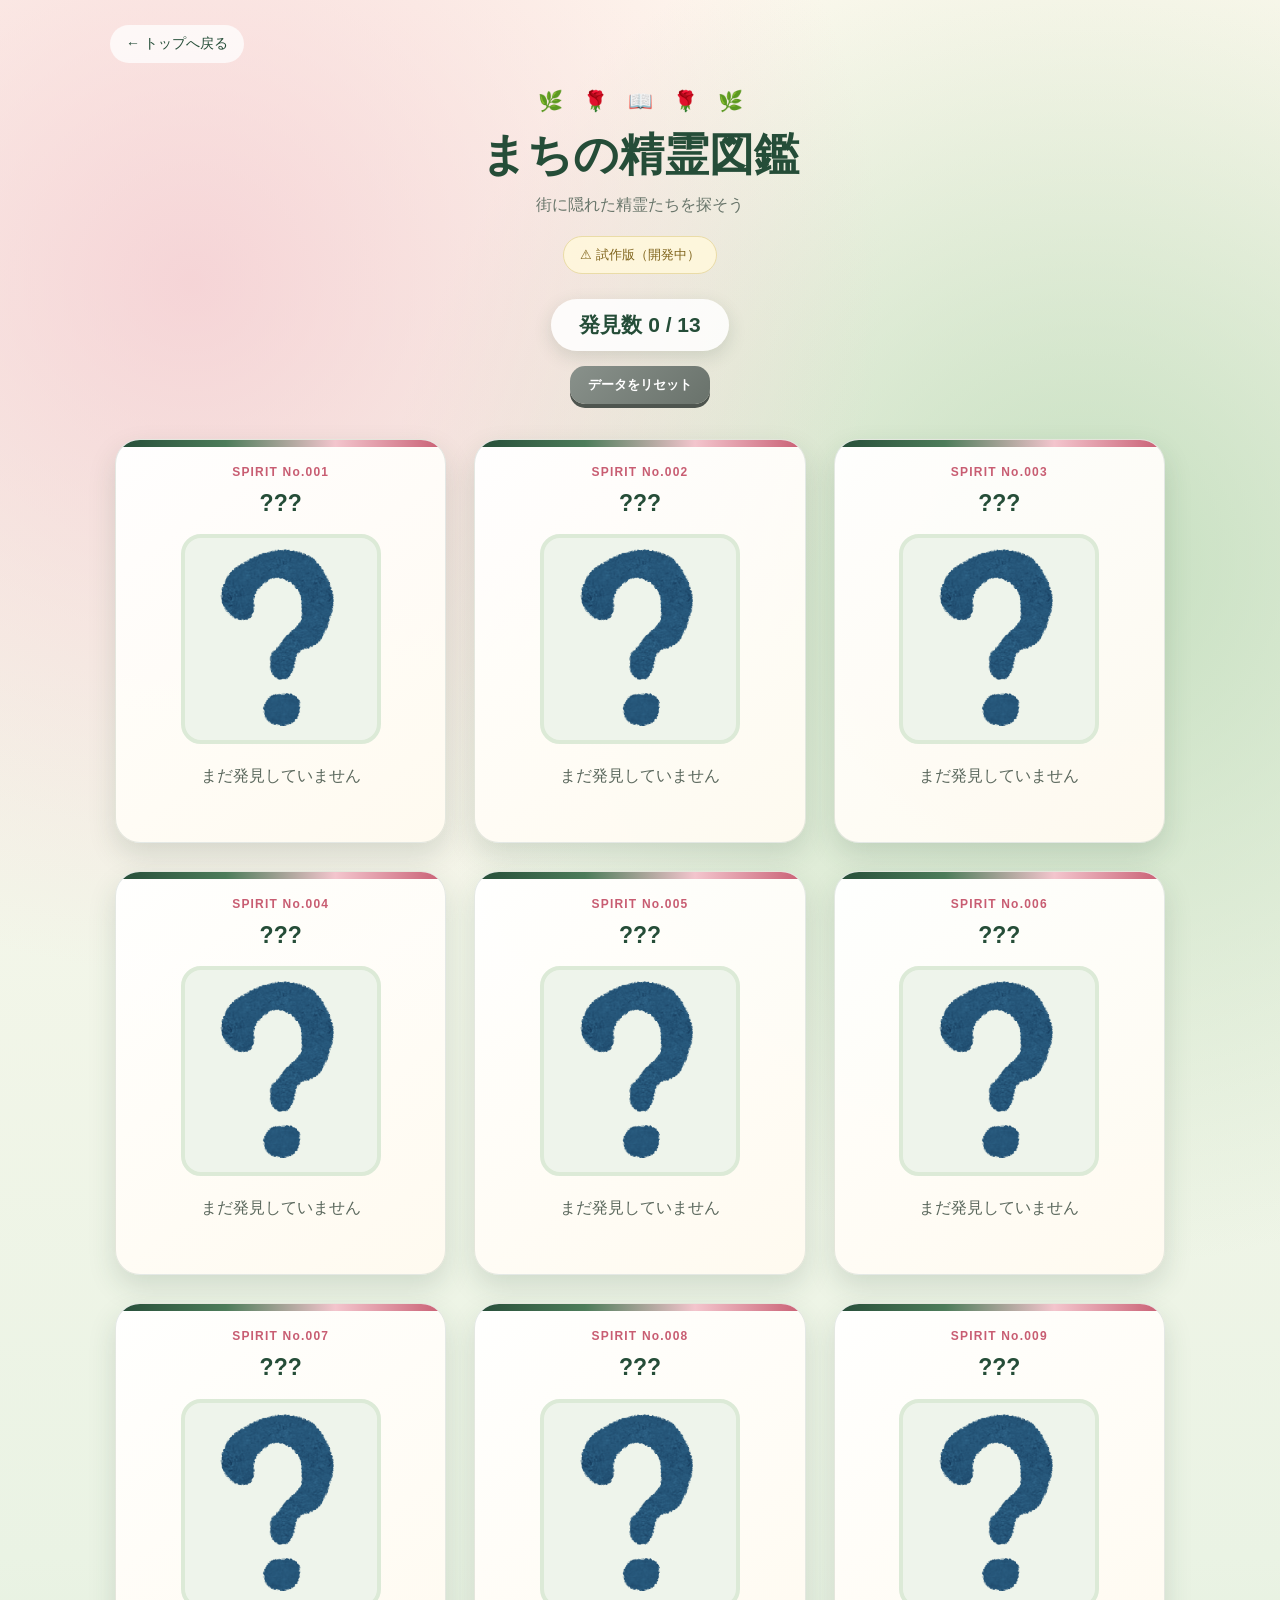
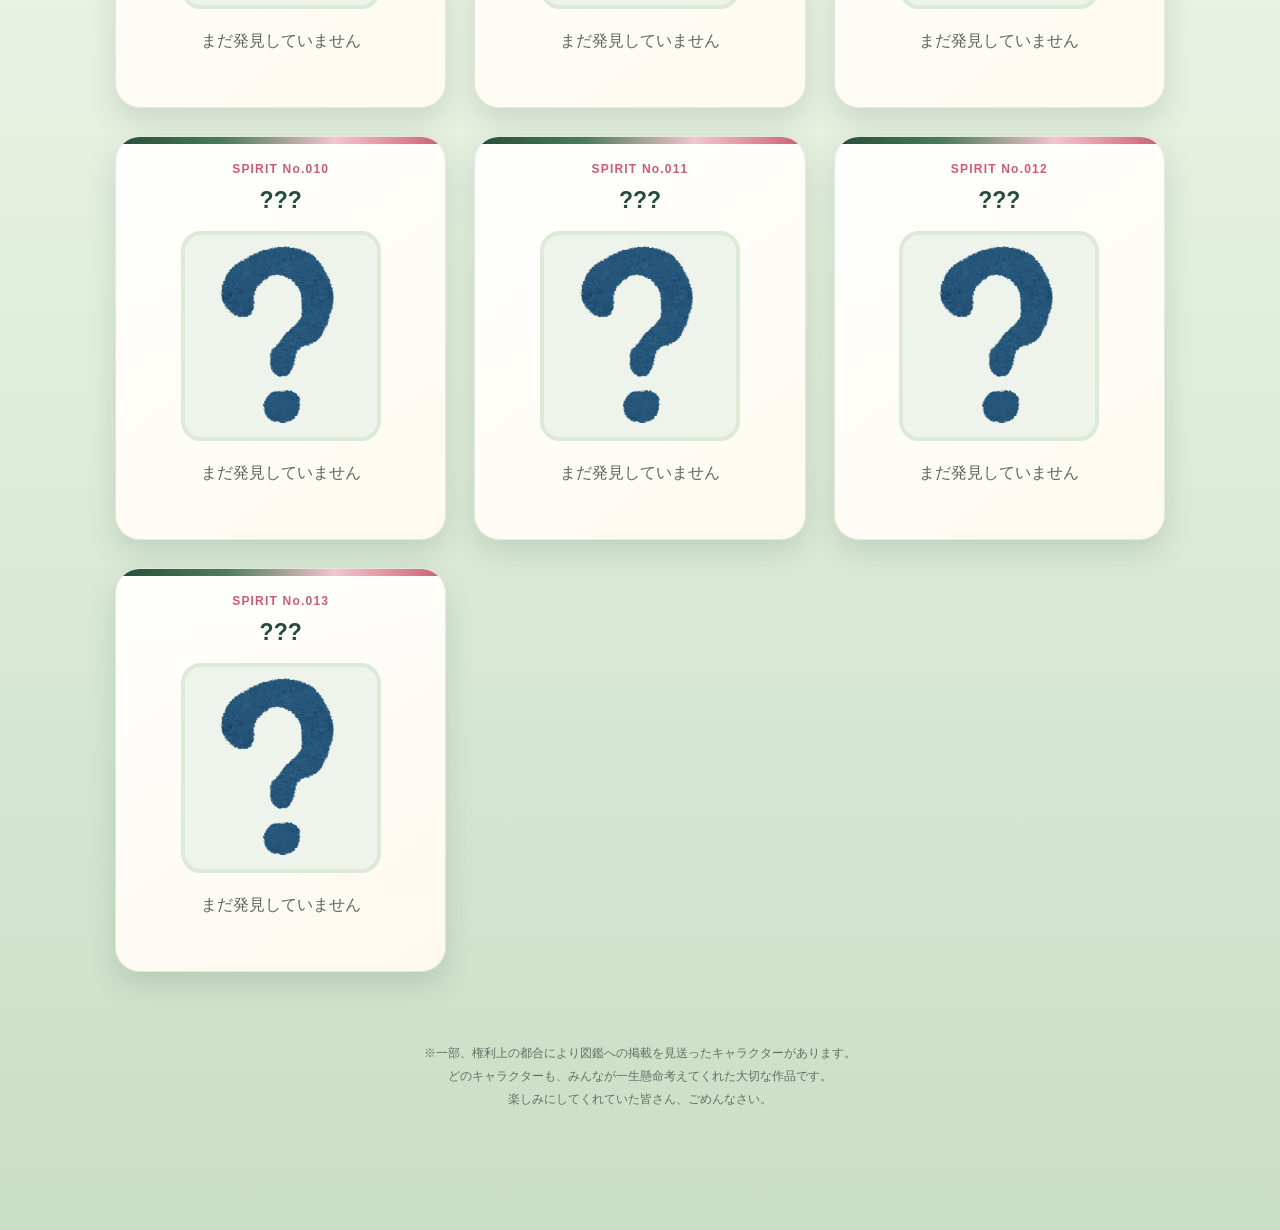
==== commit 229a4f2b: "Add files via upload" ====
--- a/library.html
+++ b/library.html
@@ -124,9 +124,16 @@
             class="character-list"
         ></section>
 
+        <!-- 掲載についてのお知らせ -->
+        <div class="copyright-note">
+            ※一部、権利上の都合により図鑑への掲載を見送ったキャラクターがあります。<br>
+            どのキャラクターも、みんなが一生懸命考えてくれた大切な作品です。<br>
+            楽しみにしてくれていた皆さん、ごめんなさい。
+        </div>
+
         <!-- キャラクター詳細画面 -->
 <div id="character-detail-screen" style="display: none;">
-
+    
     <div class="character-detail-content">
 
         <button
--- a/style.css
+++ b/style.css
@@ -1701,4 +1701,19 @@
 
 .discover-content {
     margin: 20px auto;
+}
+
+/* ========================================
+   掲載についてのお知らせ
+======================================== */
+
+.copyright-note {
+    max-width: 700px;
+    margin: 50px auto 30px;
+    padding: 20px;
+    
+    color: rgba(51, 66, 56, 0.7);
+    font-size: 12px;
+    line-height: 1.9;
+    text-align: center;
 }
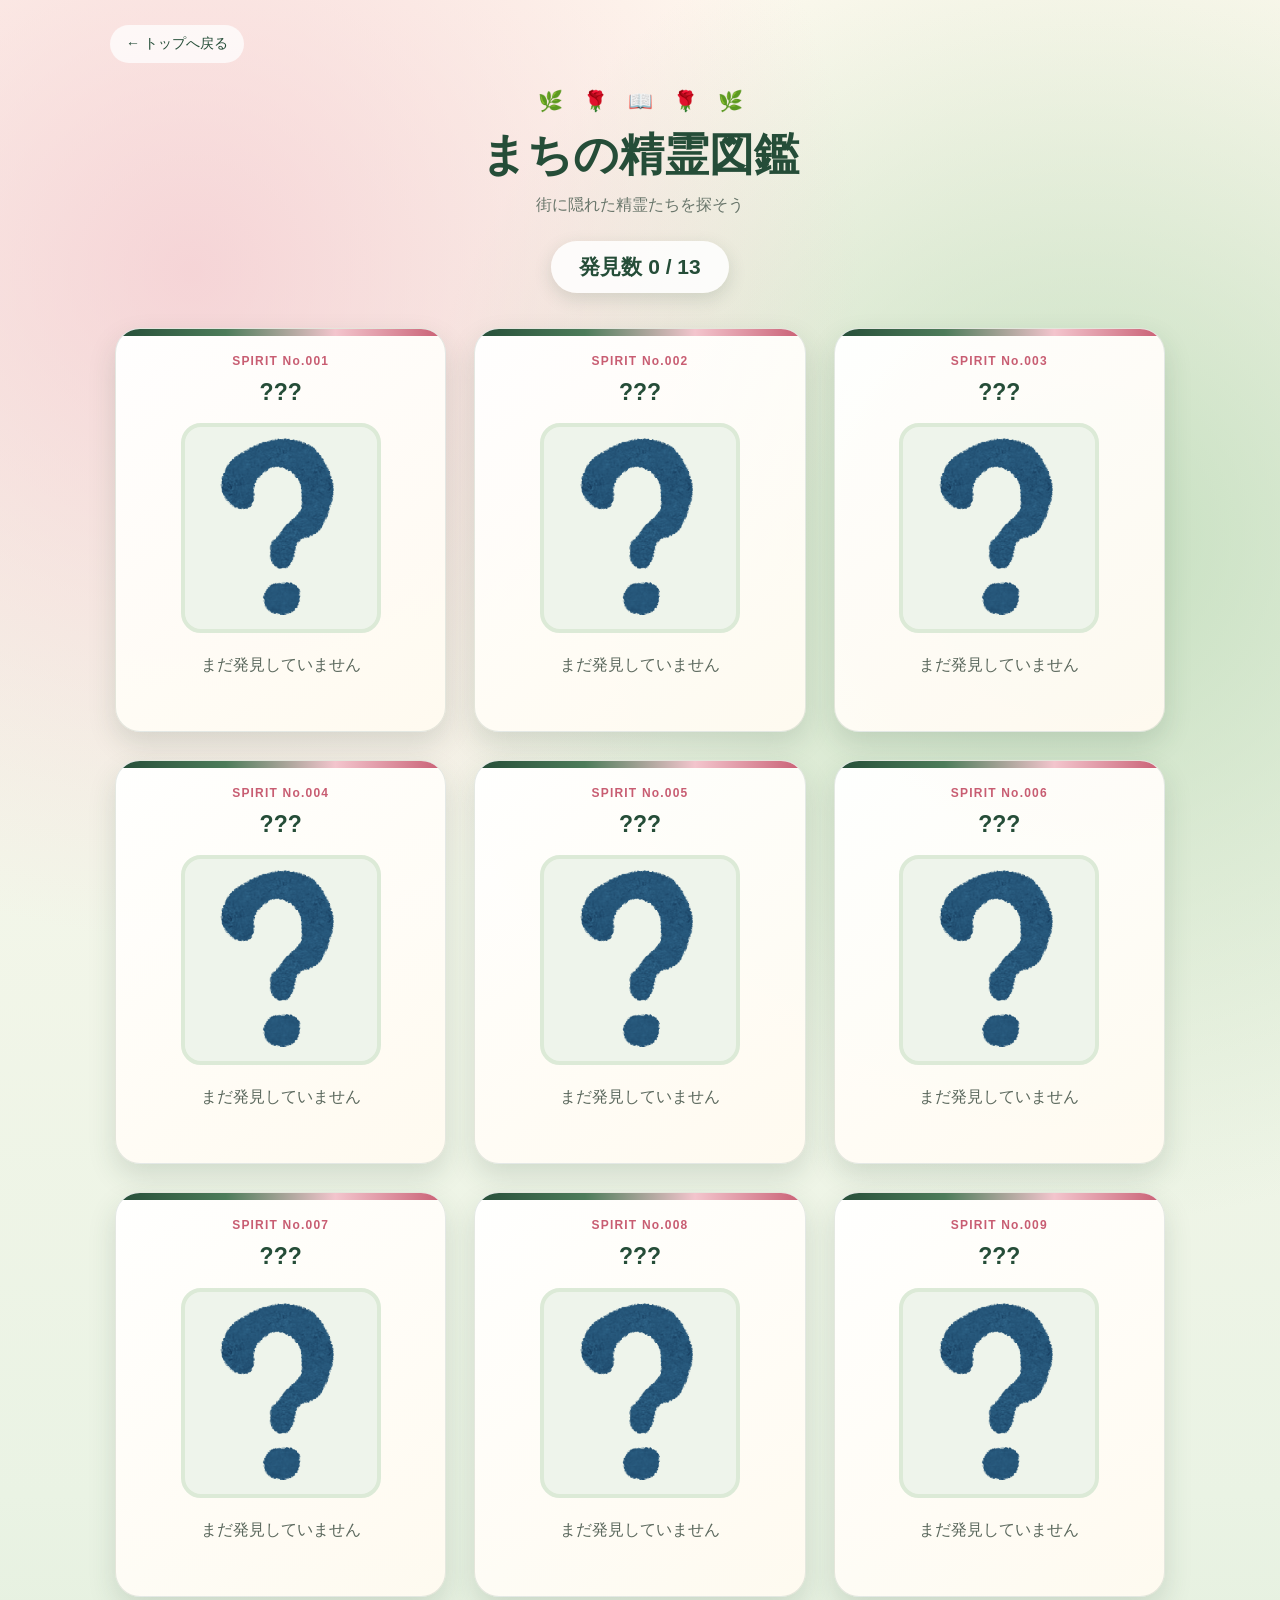
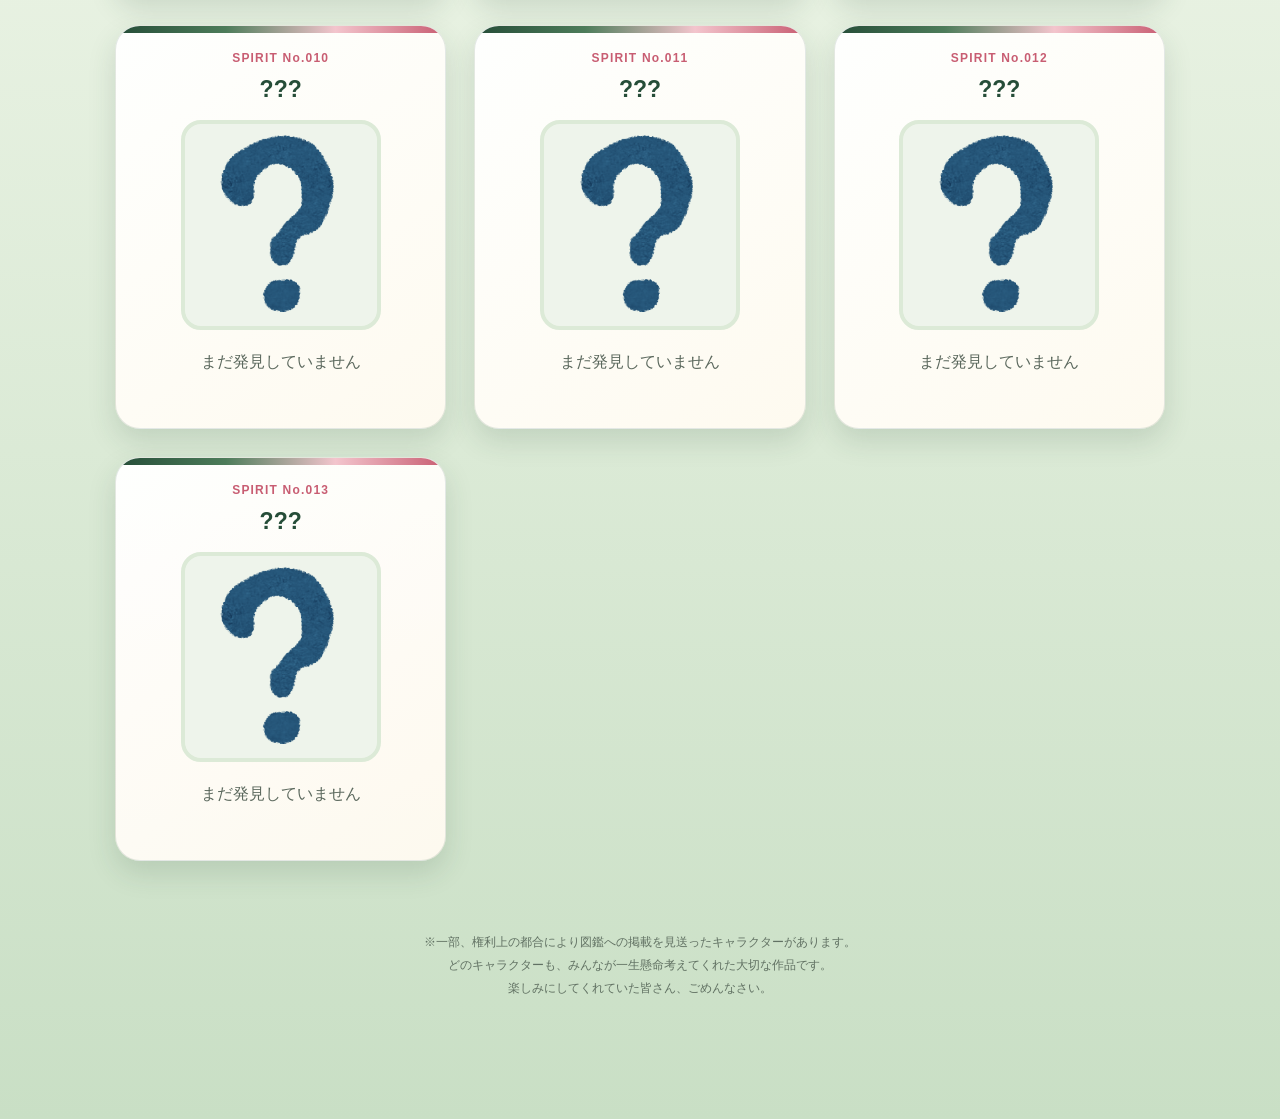
==== commit ec37ba1e: "Add files via upload" ====
--- a/library.html
+++ b/library.html
@@ -95,9 +95,9 @@
 
 
         <!-- 開発中表示 -->
-        <div class="dev-warning">
+<!--      <div class="dev-warning">
             ⚠ 試作版（開発中）
-        </div>
+        </div> -->
 
 
         <!-- 発見数・開発用ボタン -->
@@ -107,12 +107,12 @@
                 発見数 0 / 15
             </p>
 
-            <button
+           <!-- <button
                 class="reset-button"
                 onclick="resetData()"
             >
                 データをリセット
-            </button>
+            </button>-->
 
         </div>
 
